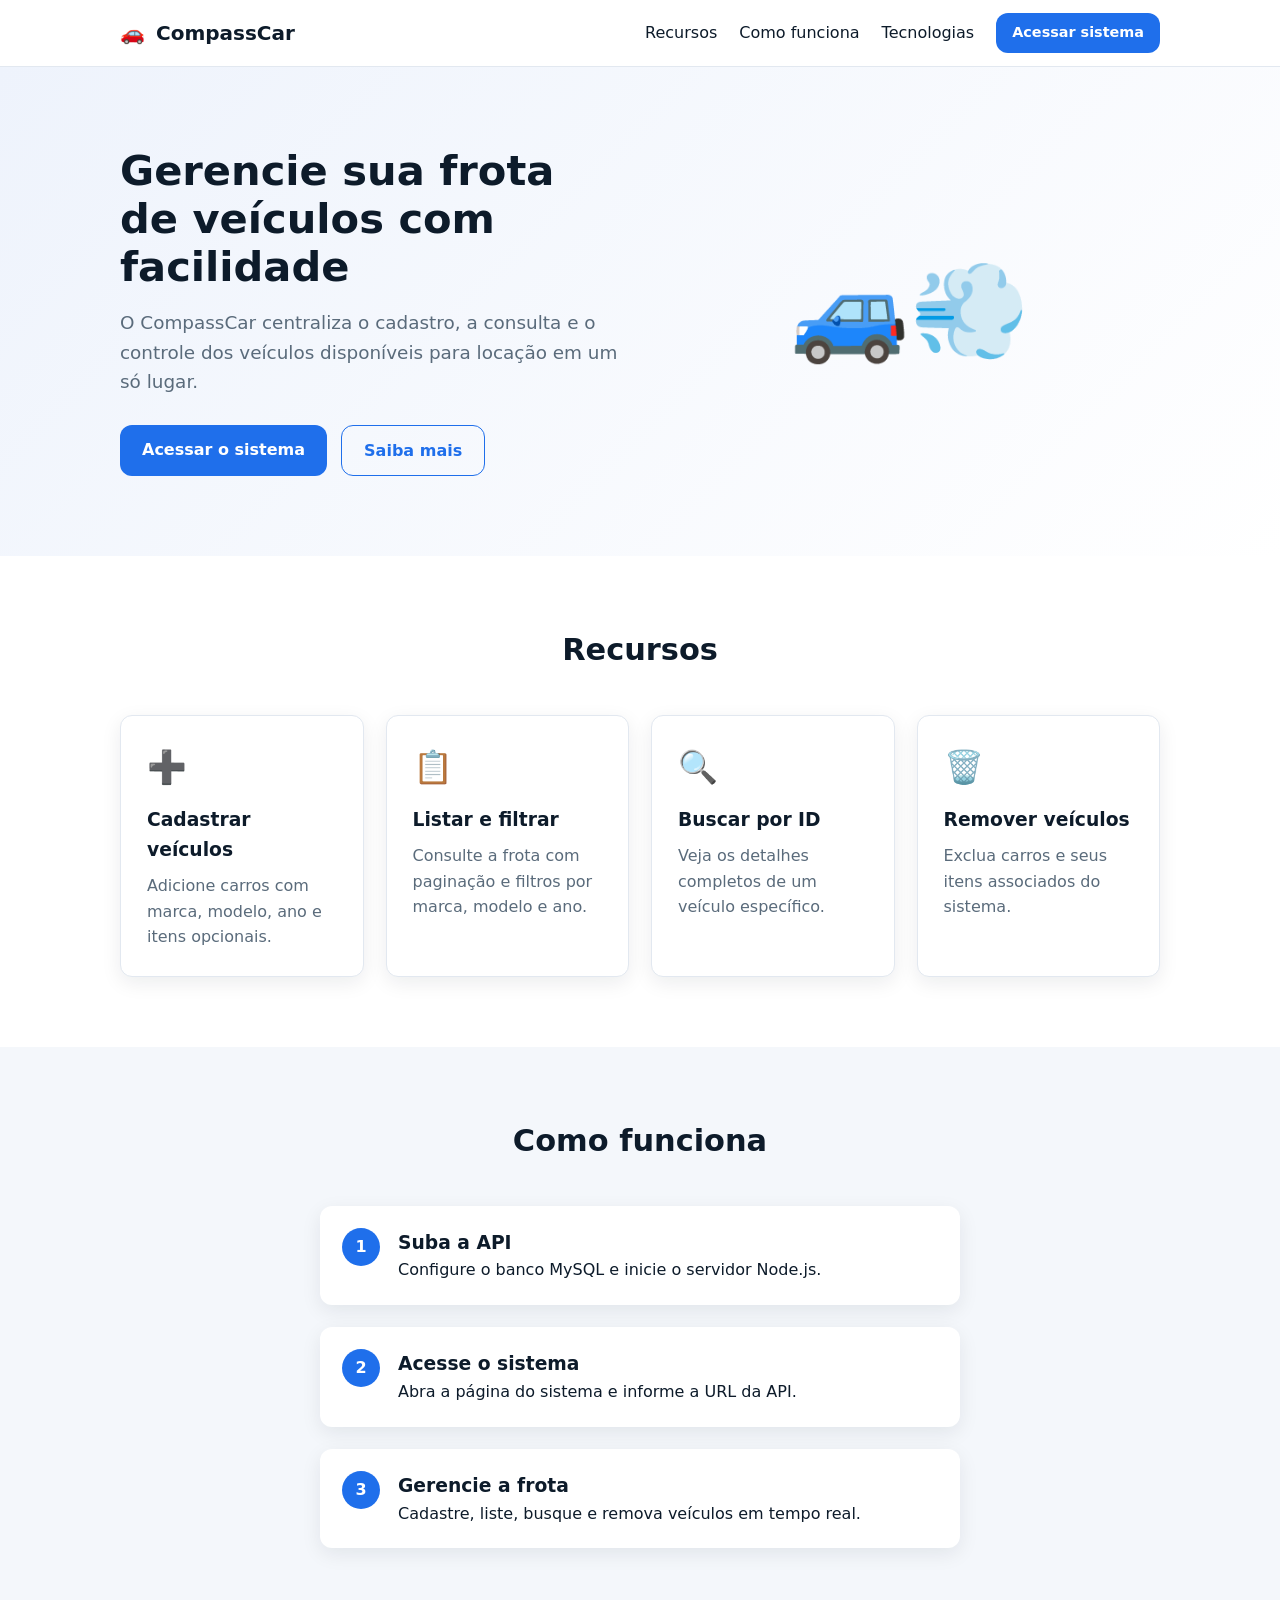
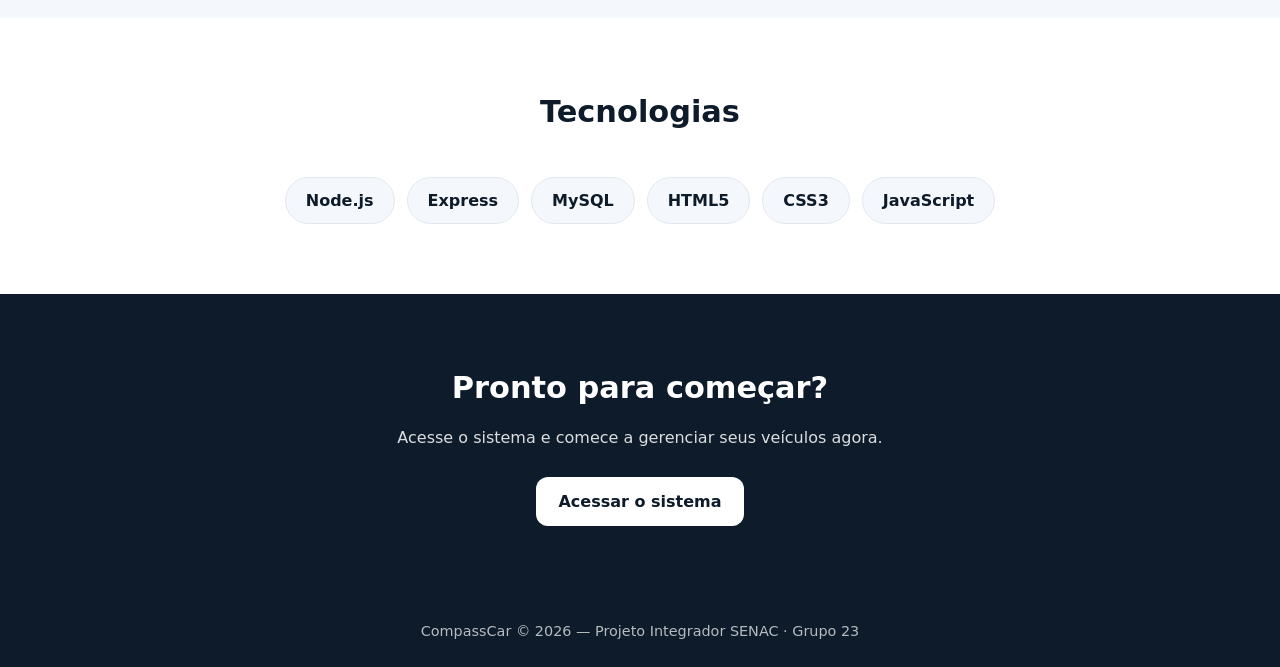
==== frontend/index.html @ a0794cb0 "Adicionado landing page e interface do sistema com integração de API." ====
<!DOCTYPE html>
<html lang="pt-br">
  <head>
    <meta charset="UTF-8" />
    <meta name="viewport" content="width=device-width, initial-scale=1.0" />
    <title>CompassCar - Aluguel de Veículos</title>
    <meta
      name="description"
      content="CompassCar - plataforma para gerenciamento e locação de veículos."
    />
    <link rel="stylesheet" href="./css/styles.css" />
  </head>
  <body>
    <!-- Cabeçalho / Navegação -->
    <header class="header">
      <div class="container header__content">
        <a href="#hero" class="logo">
          <span class="logo__icon">🚗</span> CompassCar
        </a>
        <nav class="nav">
          <a href="#recursos">Recursos</a>
          <a href="#como-funciona">Como funciona</a>
          <a href="#tecnologias">Tecnologias</a>
          <a href="./app.html" class="btn btn--small">Acessar sistema</a>
        </nav>
      </div>
    </header>

    <!-- Hero -->
    <section class="hero" id="hero">
      <div class="container hero__content">
        <div class="hero__text">
          <h1>Gerencie sua frota de veículos com facilidade</h1>
          <p>
            O CompassCar centraliza o cadastro, a consulta e o controle dos
            veículos disponíveis para locação em um só lugar.
          </p>
          <div class="hero__actions">
            <a href="./app.html" class="btn">Acessar o sistema</a>
            <a href="#recursos" class="btn btn--ghost">Saiba mais</a>
          </div>
        </div>
        <div class="hero__art" aria-hidden="true">🚙💨</div>
      </div>
    </section>

    <!-- Recursos -->
    <section class="section" id="recursos">
      <div class="container">
        <h2 class="section__title">Recursos</h2>
        <div class="cards">
          <article class="card">
            <div class="card__icon">➕</div>
            <h3>Cadastrar veículos</h3>
            <p>Adicione carros com marca, modelo, ano e itens opcionais.</p>
          </article>
          <article class="card">
            <div class="card__icon">📋</div>
            <h3>Listar e filtrar</h3>
            <p>Consulte a frota com paginação e filtros por marca, modelo e ano.</p>
          </article>
          <article class="card">
            <div class="card__icon">🔍</div>
            <h3>Buscar por ID</h3>
            <p>Veja os detalhes completos de um veículo específico.</p>
          </article>
          <article class="card">
            <div class="card__icon">🗑️</div>
            <h3>Remover veículos</h3>
            <p>Exclua carros e seus itens associados do sistema.</p>
          </article>
        </div>
      </div>
    </section>

    <!-- Como funciona -->
    <section class="section section--alt" id="como-funciona">
      <div class="container">
        <h2 class="section__title">Como funciona</h2>
        <ol class="steps">
          <li>
            <span class="steps__num">1</span>
            <div>
              <h3>Suba a API</h3>
              <p>Configure o banco MySQL e inicie o servidor Node.js.</p>
            </div>
          </li>
          <li>
            <span class="steps__num">2</span>
            <div>
              <h3>Acesse o sistema</h3>
              <p>Abra a página do sistema e informe a URL da API.</p>
            </div>
          </li>
          <li>
            <span class="steps__num">3</span>
            <div>
              <h3>Gerencie a frota</h3>
              <p>Cadastre, liste, busque e remova veículos em tempo real.</p>
            </div>
          </li>
        </ol>
      </div>
    </section>

    <!-- Tecnologias -->
    <section class="section" id="tecnologias">
      <div class="container">
        <h2 class="section__title">Tecnologias</h2>
        <ul class="tech">
          <li>Node.js</li>
          <li>Express</li>
          <li>MySQL</li>
          <li>HTML5</li>
          <li>CSS3</li>
          <li>JavaScript</li>
        </ul>
      </div>
    </section>

    <!-- CTA final -->
    <section class="cta">
      <div class="container">
        <h2>Pronto para começar?</h2>
        <p>Acesse o sistema e comece a gerenciar seus veículos agora.</p>
        <a href="./app.html" class="btn">Acessar o sistema</a>
      </div>
    </section>

    <footer class="footer">
      <div class="container">
        <p>CompassCar © 2026 — Projeto Integrador SENAC · Grupo 23</p>
      </div>
    </footer>
  </body>
</html>
---- frontend/css/styles.css ----
:root {
  --primary: #1f6feb;
  --primary-dark: #1a5fce;
  --dark: #0d1b2a;
  --gray: #5a6b7b;
  --light: #f4f7fb;
  --border: #e2e8f0;
  --white: #ffffff;
  --danger: #e5484d;
  --success: #2fa34a;
  --radius: 12px;
  --shadow: 0 6px 20px rgba(13, 27, 42, 0.08);
}

* {
  box-sizing: border-box;
  margin: 0;
  padding: 0;
}

body {
  font-family: "Segoe UI", system-ui, -apple-system, sans-serif;
  color: var(--dark);
  background: var(--white);
  line-height: 1.6;
}

.container {
  width: 100%;
  max-width: 1080px;
  margin: 0 auto;
  padding: 0 20px;
}

a {
  color: inherit;
  text-decoration: none;
}

/* Header */
.header {
  position: sticky;
  top: 0;
  background: rgba(255, 255, 255, 0.95);
  backdrop-filter: blur(8px);
  border-bottom: 1px solid var(--border);
  z-index: 10;
}
.header__content {
  display: flex;
  align-items: center;
  justify-content: space-between;
  height: 66px;
}
.logo {
  font-size: 1.25rem;
  font-weight: 700;
}
.logo__icon {
  margin-right: 4px;
}
.nav {
  display: flex;
  align-items: center;
  gap: 22px;
  font-weight: 500;
}
.nav a:hover {
  color: var(--primary);
}

/* Buttons */
.btn {
  display: inline-block;
  background: var(--primary);
  color: var(--white);
  padding: 12px 22px;
  border: none;
  border-radius: var(--radius);
  font-size: 1rem;
  font-weight: 600;
  cursor: pointer;
  transition: background 0.2s;
}
.btn:hover {
  background: var(--primary-dark);
}
.btn--small {
  padding: 8px 16px;
  font-size: 0.9rem;
}
.btn--ghost {
  background: transparent;
  color: var(--primary);
  border: 1px solid var(--primary);
}
.btn--ghost:hover {
  background: var(--light);
}
.btn--danger {
  background: var(--danger);
}

/* Hero */
.hero {
  background: linear-gradient(135deg, #eef3fc 0%, #ffffff 100%);
  padding: 80px 0;
}
.hero__content {
  display: flex;
  align-items: center;
  gap: 40px;
}
.hero__text {
  flex: 1;
}
.hero__text h1 {
  font-size: 2.6rem;
  line-height: 1.15;
  margin-bottom: 18px;
}
.hero__text p {
  font-size: 1.15rem;
  color: var(--gray);
  margin-bottom: 28px;
}
.hero__actions {
  display: flex;
  gap: 14px;
  flex-wrap: wrap;
}
.hero__art {
  flex: 1;
  font-size: 6rem;
  text-align: center;
}

/* Sections */
.section {
  padding: 70px 0;
}
.section--alt {
  background: var(--light);
}
.section__title {
  font-size: 1.9rem;
  text-align: center;
  margin-bottom: 40px;
}

/* Cards */
.cards {
  display: grid;
  grid-template-columns: repeat(auto-fit, minmax(220px, 1fr));
  gap: 22px;
}
.card {
  background: var(--white);
  border: 1px solid var(--border);
  border-radius: var(--radius);
  padding: 26px;
  box-shadow: var(--shadow);
}
.card__icon {
  font-size: 2rem;
  margin-bottom: 12px;
}
.card h3 {
  margin-bottom: 8px;
}
.card p {
  color: var(--gray);
}

/* Steps */
.steps {
  list-style: none;
  display: grid;
  gap: 22px;
  max-width: 640px;
  margin: 0 auto;
}
.steps li {
  display: flex;
  align-items: flex-start;
  gap: 18px;
  background: var(--white);
  padding: 22px;
  border-radius: var(--radius);
  box-shadow: var(--shadow);
}
.steps__num {
  flex-shrink: 0;
  width: 38px;
  height: 38px;
  border-radius: 50%;
  background: var(--primary);
  color: var(--white);
  display: grid;
  place-items: center;
  font-weight: 700;
}

/* Tech */
.tech {
  list-style: none;
  display: flex;
  flex-wrap: wrap;
  gap: 12px;
  justify-content: center;
}
.tech li {
  background: var(--light);
  border: 1px solid var(--border);
  padding: 10px 20px;
  border-radius: 999px;
  font-weight: 600;
}

/* CTA */
.cta {
  background: var(--dark);
  color: var(--white);
  text-align: center;
  padding: 70px 0;
}
.cta h2 {
  font-size: 1.9rem;
  margin-bottom: 12px;
}
.cta p {
  margin-bottom: 26px;
  opacity: 0.85;
}
.cta .btn {
  background: var(--white);
  color: var(--dark);
}

/* Footer */
.footer {
  background: var(--dark);
  color: rgba(255, 255, 255, 0.7);
  text-align: center;
  padding: 24px 0;
  font-size: 0.9rem;
}

/* App */
.app-body {
  background: var(--light);
}
.app {
  padding: 32px 20px 60px;
}
.panel {
  background: var(--white);
  border: 1px solid var(--border);
  border-radius: var(--radius);
  padding: 24px;
  box-shadow: var(--shadow);
  margin-bottom: 24px;
}
.panel__head {
  display: flex;
  align-items: center;
  justify-content: space-between;
  margin-bottom: 16px;
}
.panel h2 {
  font-size: 1.3rem;
  margin-bottom: 16px;
}
.app-grid {
  display: grid;
  grid-template-columns: 1fr 1fr;
  gap: 24px;
}
.form-row {
  margin-bottom: 14px;
}
.form-row label {
  display: block;
  font-weight: 600;
  margin-bottom: 6px;
  font-size: 0.92rem;
}
.form-row input {
  width: 100%;
  padding: 10px 12px;
  border: 1px solid var(--border);
  border-radius: 8px;
  font-size: 0.95rem;
}
.form-inline {
  display: flex;
  gap: 10px;
}
.form-inline input {
  flex: 1;
}
.hint {
  color: var(--gray);
  font-size: 0.82rem;
}
#filterForm .btn,
#clearFilter {
  margin-right: 8px;
}

/* Status */
.status {
  margin-bottom: 14px;
  font-size: 0.92rem;
}
.status.error {
  color: var(--danger);
}
.status.ok {
  color: var(--success);
}

/* Car list */
.car-list {
  display: grid;
  grid-template-columns: repeat(auto-fill, minmax(260px, 1fr));
  gap: 16px;
}
.car-item {
  border: 1px solid var(--border);
  border-radius: var(--radius);
  padding: 18px;
  background: var(--light);
}
.car-item h3 {
  margin-bottom: 4px;
}
.car-item .car-year {
  color: var(--gray);
  font-size: 0.9rem;
  margin-bottom: 10px;
}
.car-item .car-items {
  font-size: 0.85rem;
  color: var(--gray);
  margin-bottom: 12px;
  min-height: 20px;
}
.car-item .car-actions {
  display: flex;
  gap: 8px;
}

/* Pagination */
.pagination {
  display: flex;
  gap: 8px;
  justify-content: center;
  margin-top: 20px;
  flex-wrap: wrap;
}
.pagination button {
  padding: 8px 14px;
  border: 1px solid var(--border);
  background: var(--white);
  border-radius: 8px;
  cursor: pointer;
  font-weight: 600;
}
.pagination button.active {
  background: var(--primary);
  color: var(--white);
  border-color: var(--primary);
}

/* Responsivo */
@media (max-width: 760px) {
  .hero__content {
    flex-direction: column-reverse;
    text-align: center;
  }
  .hero__actions {
    justify-content: center;
  }
  .hero__text h1 {
    font-size: 2rem;
  }
  .nav {
    gap: 14px;
    font-size: 0.9rem;
  }
  .app-grid {
    grid-template-columns: 1fr;
  }
}
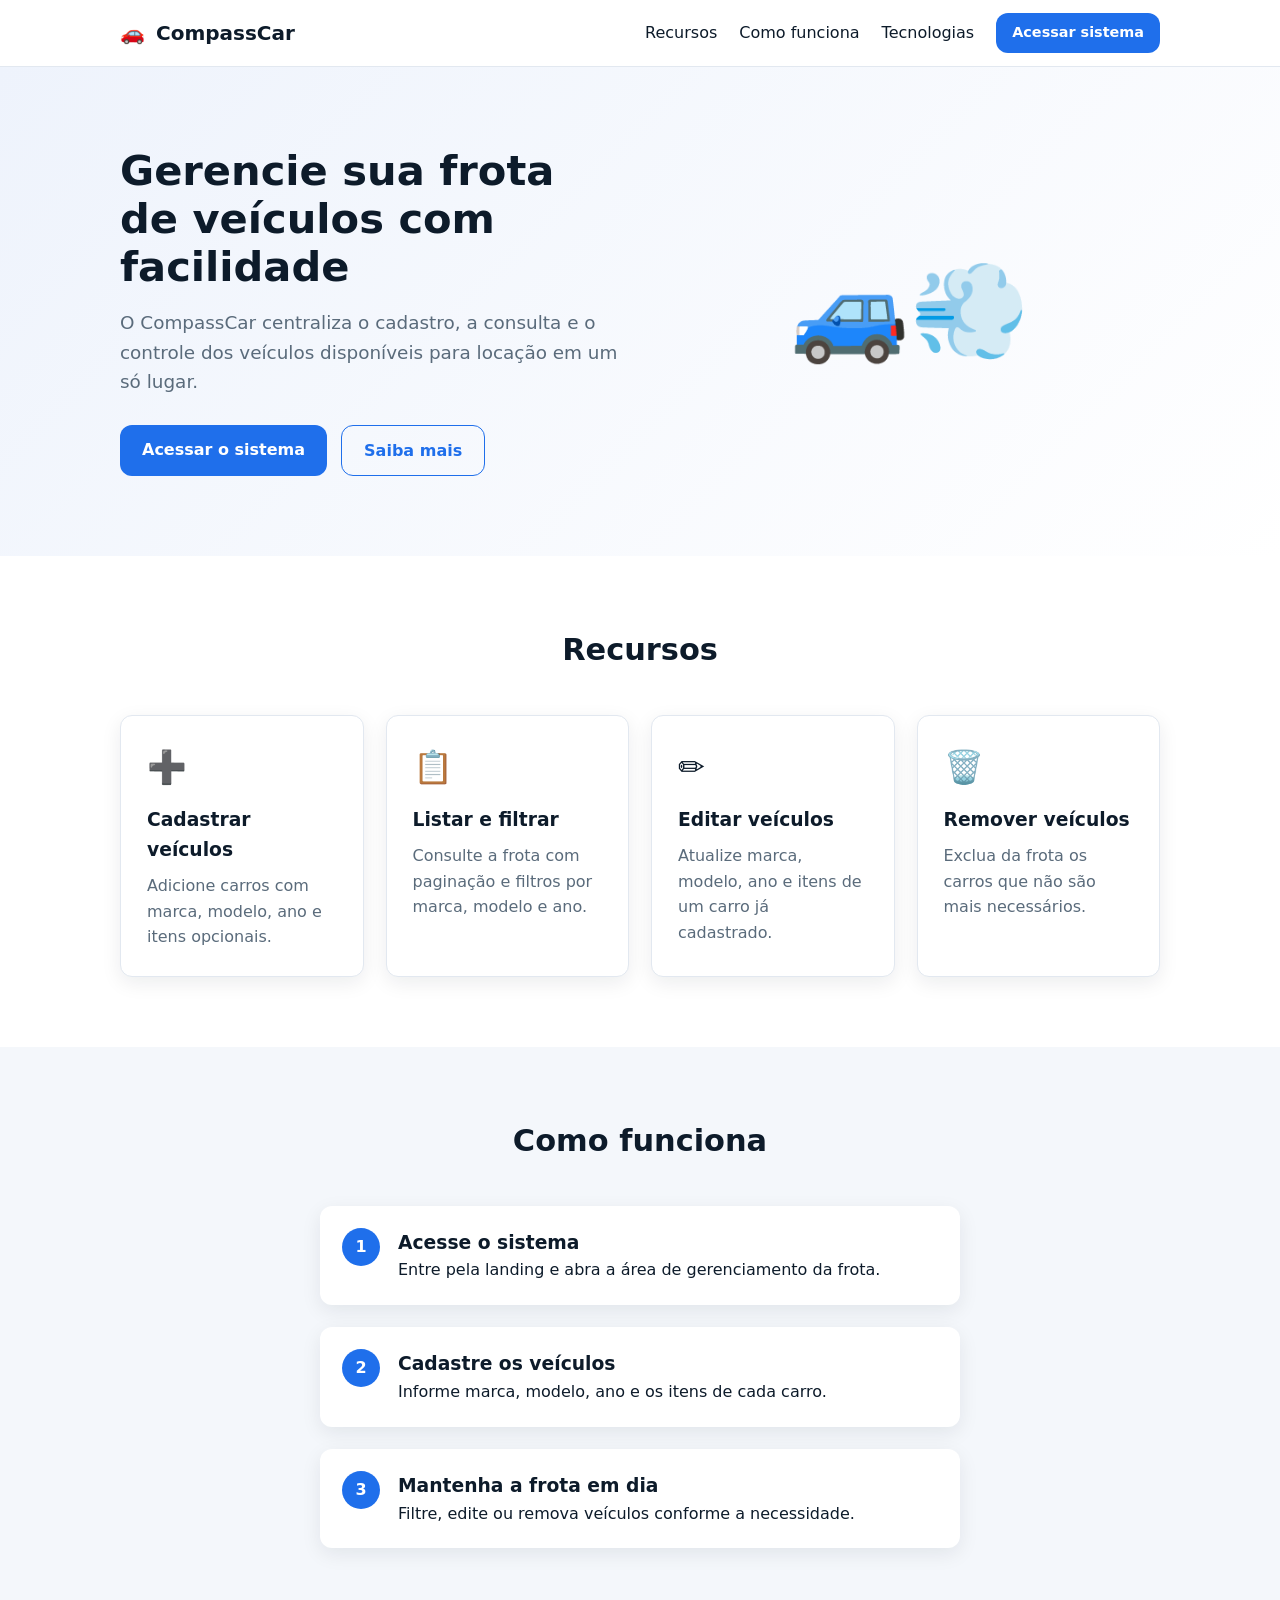
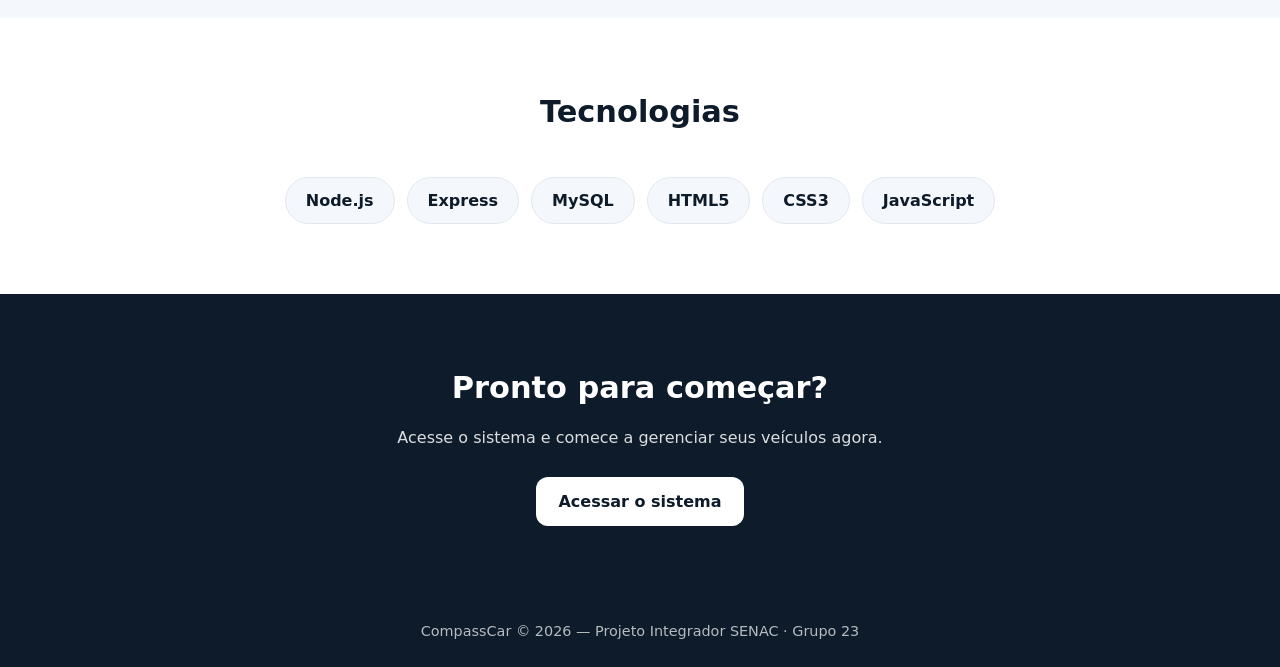
==== commit acbcc0dc: "Adicionada edicao de veiculos no sistema e API local sem MySQL para testes." ====
--- a/frontend/index.html
+++ b/frontend/index.html
@@ -60,14 +60,14 @@
             <p>Consulte a frota com paginação e filtros por marca, modelo e ano.</p>
           </article>
           <article class="card">
-            <div class="card__icon">🔍</div>
-            <h3>Buscar por ID</h3>
-            <p>Veja os detalhes completos de um veículo específico.</p>
+            <div class="card__icon">✏️</div>
+            <h3>Editar veículos</h3>
+            <p>Atualize marca, modelo, ano e itens de um carro já cadastrado.</p>
           </article>
           <article class="card">
             <div class="card__icon">🗑️</div>
             <h3>Remover veículos</h3>
-            <p>Exclua carros e seus itens associados do sistema.</p>
+            <p>Exclua da frota os carros que não são mais necessários.</p>
           </article>
         </div>
       </div>
@@ -81,22 +81,22 @@
           <li>
             <span class="steps__num">1</span>
             <div>
-              <h3>Suba a API</h3>
-              <p>Configure o banco MySQL e inicie o servidor Node.js.</p>
+              <h3>Acesse o sistema</h3>
+              <p>Entre pela landing e abra a área de gerenciamento da frota.</p>
             </div>
           </li>
           <li>
             <span class="steps__num">2</span>
             <div>
-              <h3>Acesse o sistema</h3>
-              <p>Abra a página do sistema e informe a URL da API.</p>
+              <h3>Cadastre os veículos</h3>
+              <p>Informe marca, modelo, ano e os itens de cada carro.</p>
             </div>
           </li>
           <li>
             <span class="steps__num">3</span>
             <div>
-              <h3>Gerencie a frota</h3>
-              <p>Cadastre, liste, busque e remova veículos em tempo real.</p>
+              <h3>Mantenha a frota em dia</h3>
+              <p>Filtre, edite ou remova veículos conforme a necessidade.</p>
             </div>
           </li>
         </ol>
--- a/frontend/css/styles.css
+++ b/frontend/css/styles.css
@@ -304,7 +304,8 @@
   font-size: 0.82rem;
 }
 #filterForm .btn,
-#clearFilter {
+#clearFilter,
+#cancelEdit {
   margin-right: 8px;
 }
 
@@ -349,6 +350,7 @@
 .car-item .car-actions {
   display: flex;
   gap: 8px;
+  flex-wrap: wrap;
 }
 
 /* Pagination */
